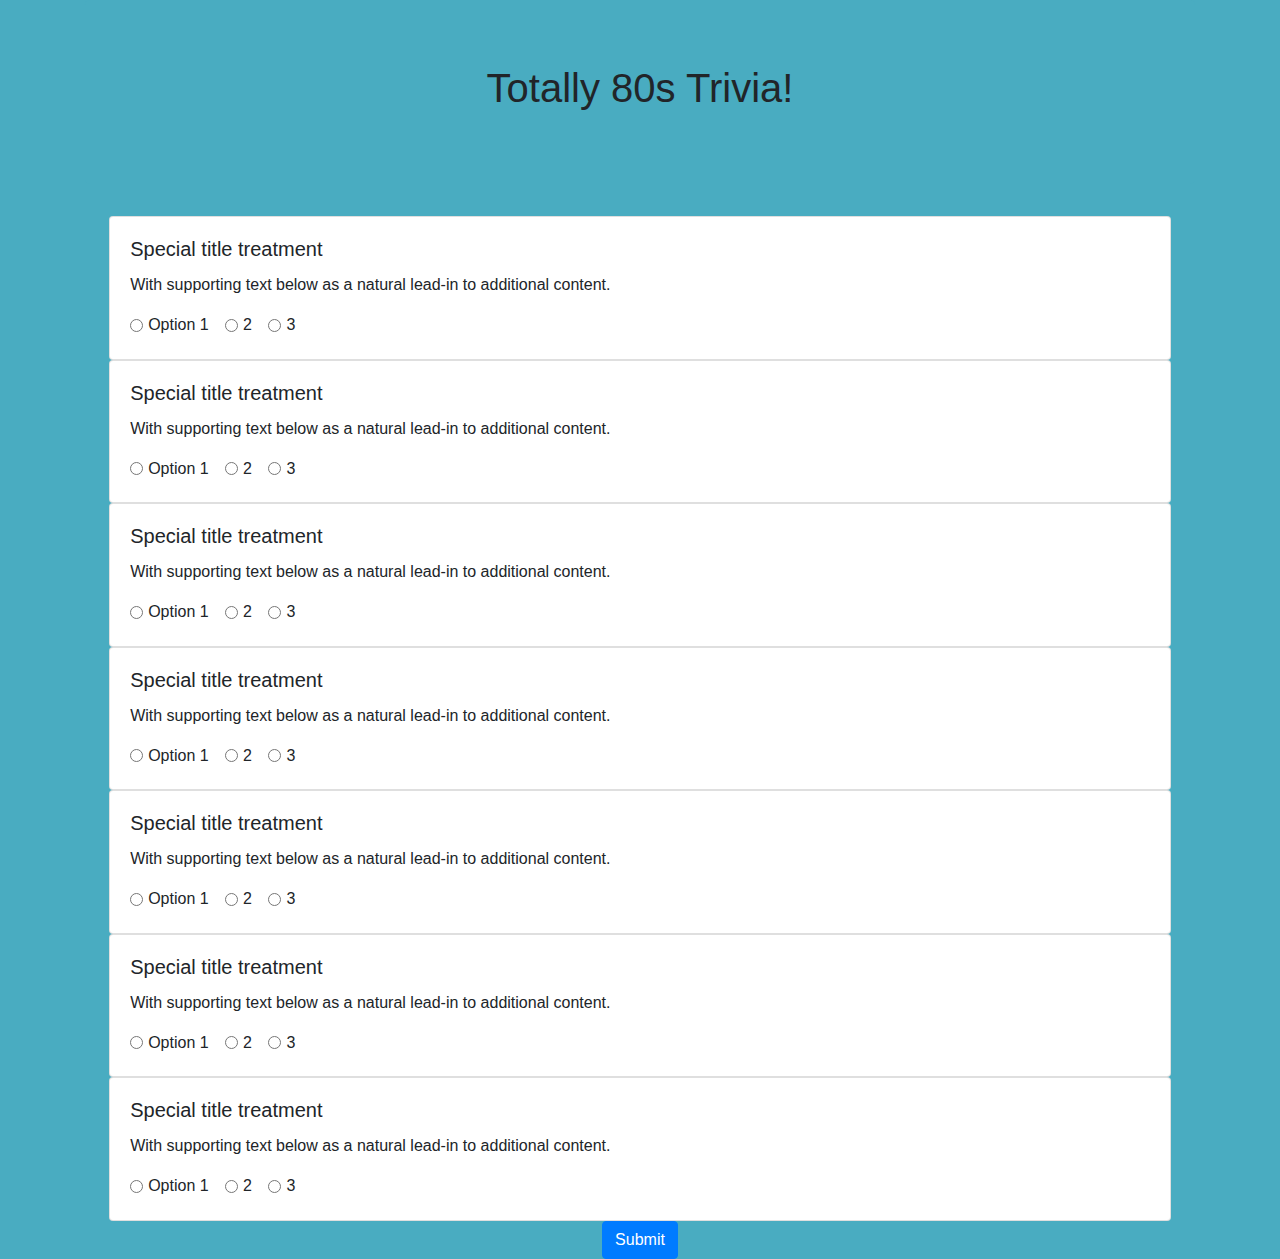
==== index.html @ aa95f4be "basic html layout" ====
<!DOCTYPE html>
<!--[if lt IE 7]>      <html class="no-js lt-ie9 lt-ie8 lt-ie7"> <![endif]-->
<!--[if IE 7]>         <html class="no-js lt-ie9 lt-ie8"> <![endif]-->
<!--[if IE 8]>         <html class="no-js lt-ie9"> <![endif]-->
<!--[if gt IE 8]><!-->
<html class="no-js">
<!--<![endif]-->

<head>
    <meta charset="utf-8">
    <meta http-equiv="X-UA-Compatible" content="IE=edge">
    <title>Trivia</title>
    <meta name="description" content="">
    <meta name="viewport" content="width=device-width, initial-scale=1">
    <link rel="stylesheet" href="https://maxcdn.bootstrapcdn.com/bootstrap/4.0.0/css/bootstrap.min.css">
    <link rel="stylesheet" href="assets/css/style.css">
    <script src="https://cdnjs.cloudflare.com/ajax/libs/jquery/3.2.1/jquery.min.js"></script>
</head>

<body>


    <!--[if lt IE 7]>
            <p class="browsehappy">You are using an <strong>outdated</strong> browser. Please <a href="#">upgrade your browser</a> to improve your experience.</p>
        <![endif]-->

    <div class="container">
        <!-- Jumbotron holds the title section -->
        <div class="jumbotron" style="background-color: #49acc1;">
            <div class="container justify-content-lg-center">
                <h1>Totally 80s Trivia!</h1>
            </div>
        </div>
    </div>

    <div class="row justify-content-lg-center" id="q1">
        <div class="col-lg-10">
            <div class="card">
                <div class="card-body">
                    <h5 class="card-title">Special title treatment</h5>
                    <p class="card-text">With supporting text below as a natural lead-in to additional content.</p>

                    <div class="form-check form-check-inline">
                        <input class="form-check-input" type="radio" name="inlineRadioOptions" id="inlineRadio1" value="option1">
                        <label class="form-check-label" for="inlineRadio1">Option 1</label>
                    </div>
                    <div class="form-check form-check-inline">
                        <input class="form-check-input" type="radio" name="inlineRadioOptions" id="inlineRadio2" value="option2">
                        <label class="form-check-label" for="inlineRadio2">2</label>
                    </div>
                    <div class="form-check form-check-inline">
                        <input class="form-check-input" type="radio" name="inlineRadioOptions" id="inlineRadio3" value="option3">
                        <label class="form-check-label" for="inlineRadio3">3</label>
                    </div>
                </div>
            </div>
        </div>
    </div>

    <div class="row justify-content-lg-center" id="q2">
        <div class="col-lg-10">
            <div class="card">
                <div class="card-body">
                    <h5 class="card-title">Special title treatment</h5>
                    <p class="card-text">With supporting text below as a natural lead-in to additional content.</p>

                    <div class="form-check form-check-inline">
                        <input class="form-check-input" type="radio" name="inlineRadioOptions" id="inlineRadio1" value="option1">
                        <label class="form-check-label" for="inlineRadio1">Option 1</label>
                    </div>
                    <div class="form-check form-check-inline">
                        <input class="form-check-input" type="radio" name="inlineRadioOptions" id="inlineRadio2" value="option2">
                        <label class="form-check-label" for="inlineRadio2">2</label>
                    </div>
                    <div class="form-check form-check-inline">
                        <input class="form-check-input" type="radio" name="inlineRadioOptions" id="inlineRadio3" value="option3">
                        <label class="form-check-label" for="inlineRadio3">3</label>
                    </div>
                </div>
            </div>
        </div>
    </div>

    <div class="row justify-content-lg-center" id="q3">
        <div class="col-lg-10">
            <div class="card">
                <div class="card-body">
                    <h5 class="card-title">Special title treatment</h5>
                    <p class="card-text">With supporting text below as a natural lead-in to additional content.</p>

                    <div class="form-check form-check-inline">
                        <input class="form-check-input" type="radio" name="inlineRadioOptions" id="inlineRadio1" value="option1">
                        <label class="form-check-label" for="inlineRadio1">Option 1</label>
                    </div>
                    <div class="form-check form-check-inline">
                        <input class="form-check-input" type="radio" name="inlineRadioOptions" id="inlineRadio2" value="option2">
                        <label class="form-check-label" for="inlineRadio2">2</label>
                    </div>
                    <div class="form-check form-check-inline">
                        <input class="form-check-input" type="radio" name="inlineRadioOptions" id="inlineRadio3" value="option3">
                        <label class="form-check-label" for="inlineRadio3">3</label>
                    </div>
                </div>
            </div>
        </div>
    </div>

    <div class="row justify-content-lg-center" id="q4">
        <div class="col-lg-10">
            <div class="card">
                <div class="card-body">
                    <h5 class="card-title">Special title treatment</h5>
                    <p class="card-text">With supporting text below as a natural lead-in to additional content.</p>

                    <div class="form-check form-check-inline">
                        <input class="form-check-input" type="radio" name="inlineRadioOptions" id="inlineRadio1" value="option1">
                        <label class="form-check-label" for="inlineRadio1">Option 1</label>
                    </div>
                    <div class="form-check form-check-inline">
                        <input class="form-check-input" type="radio" name="inlineRadioOptions" id="inlineRadio2" value="option2">
                        <label class="form-check-label" for="inlineRadio2">2</label>
                    </div>
                    <div class="form-check form-check-inline">
                        <input class="form-check-input" type="radio" name="inlineRadioOptions" id="inlineRadio3" value="option3">
                        <label class="form-check-label" for="inlineRadio3">3</label>
                    </div>
                </div>
            </div>
        </div>
    </div>

    <div class="row justify-content-lg-center" id="q5">
        <div class="col-lg-10">
            <div class="card">
                <div class="card-body">
                    <h5 class="card-title">Special title treatment</h5>
                    <p class="card-text">With supporting text below as a natural lead-in to additional content.</p>

                    <div class="form-check form-check-inline">
                        <input class="form-check-input" type="radio" name="inlineRadioOptions" id="inlineRadio1" value="option1">
                        <label class="form-check-label" for="inlineRadio1">Option 1</label>
                    </div>
                    <div class="form-check form-check-inline">
                        <input class="form-check-input" type="radio" name="inlineRadioOptions" id="inlineRadio2" value="option2">
                        <label class="form-check-label" for="inlineRadio2">2</label>
                    </div>
                    <div class="form-check form-check-inline">
                        <input class="form-check-input" type="radio" name="inlineRadioOptions" id="inlineRadio3" value="option3">
                        <label class="form-check-label" for="inlineRadio3">3</label>
                    </div>
                </div>
            </div>
        </div>
    </div>

    <div class="row justify-content-lg-center" id="q6">
        <div class="col-lg-10">
            <div class="card">
                <div class="card-body">
                    <h5 class="card-title">Special title treatment</h5>
                    <p class="card-text">With supporting text below as a natural lead-in to additional content.</p>

                    <div class="form-check form-check-inline">
                        <input class="form-check-input" type="radio" name="inlineRadioOptions" id="inlineRadio1" value="option1">
                        <label class="form-check-label" for="inlineRadio1">Option 1</label>
                    </div>
                    <div class="form-check form-check-inline">
                        <input class="form-check-input" type="radio" name="inlineRadioOptions" id="inlineRadio2" value="option2">
                        <label class="form-check-label" for="inlineRadio2">2</label>
                    </div>
                    <div class="form-check form-check-inline">
                        <input class="form-check-input" type="radio" name="inlineRadioOptions" id="inlineRadio3" value="option3">
                        <label class="form-check-label" for="inlineRadio3">3</label>
                    </div>
                </div>
            </div>
        </div>
    </div>

    <div class="row justify-content-lg-center" id="q7">
        <div class="col-lg-10">
            <div class="card">
                <div class="card-body">
                    <h5 class="card-title">Special title treatment</h5>
                    <p class="card-text">With supporting text below as a natural lead-in to additional content.</p>

                    <div class="form-check form-check-inline">
                        <input class="form-check-input" type="radio" name="inlineRadioOptions" id="inlineRadio1" value="option1">
                        <label class="form-check-label" for="inlineRadio1">Option 1</label>
                    </div>
                    <div class="form-check form-check-inline">
                        <input class="form-check-input" type="radio" name="inlineRadioOptions" id="inlineRadio2" value="option2">
                        <label class="form-check-label" for="inlineRadio2">2</label>
                    </div>
                    <div class="form-check form-check-inline">
                        <input class="form-check-input" type="radio" name="inlineRadioOptions" id="inlineRadio3" value="option3">
                        <label class="form-check-label" for="inlineRadio3">3</label>
                    </div>
                </div>
            </div>
        </div>
    </div>

    <div class="row justify-content-sm-center" id="submit">
        <button class="btn btn-primary" type="submit">Submit</button>
    </div>
    </div>

    <script type="text/javascript" src="assets/javascript/trivia.js"></script>
</body>

</html>
---- assets/css/style.css ----
body {
    background-color: #49acc1;
}

.jumbotron {
    text-align: center;
}
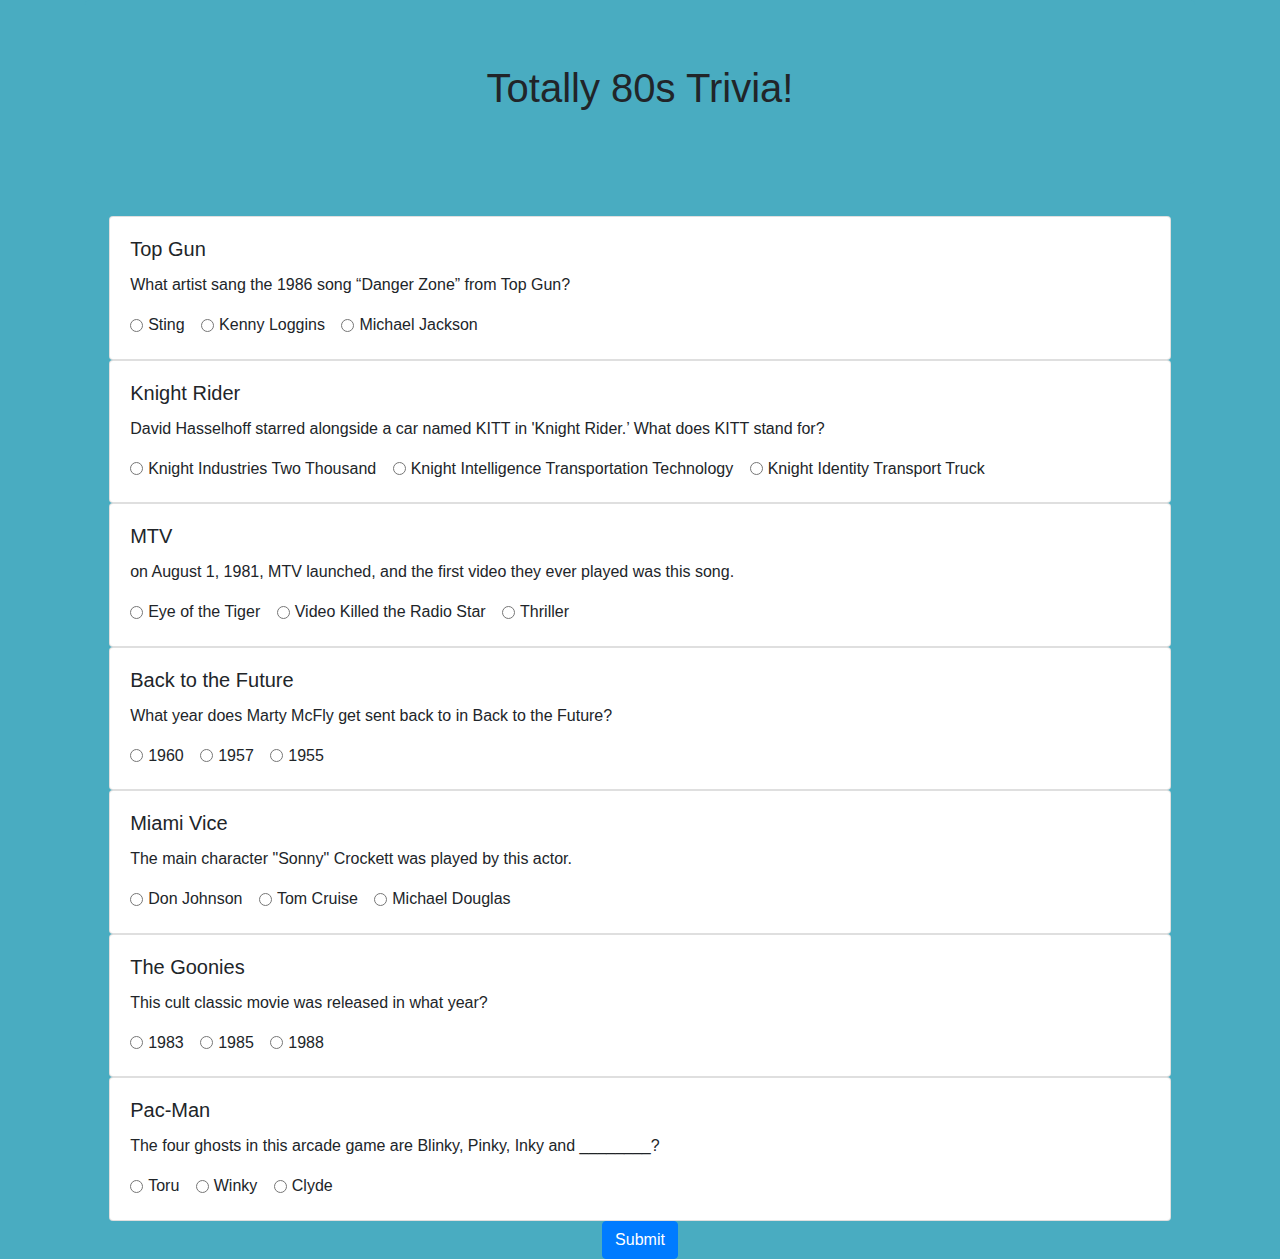
==== commit 9e1fbb80: "Qs and As added" ====
--- a/index.html
+++ b/index.html
@@ -37,20 +37,20 @@
         <div class="col-lg-10">
             <div class="card">
                 <div class="card-body">
-                    <h5 class="card-title">Special title treatment</h5>
-                    <p class="card-text">With supporting text below as a natural lead-in to additional content.</p>
-
-                    <div class="form-check form-check-inline">
-                        <input class="form-check-input" type="radio" name="inlineRadioOptions" id="inlineRadio1" value="option1">
-                        <label class="form-check-label" for="inlineRadio1">Option 1</label>
-                    </div>
-                    <div class="form-check form-check-inline">
-                        <input class="form-check-input" type="radio" name="inlineRadioOptions" id="inlineRadio2" value="option2">
-                        <label class="form-check-label" for="inlineRadio2">2</label>
-                    </div>
-                    <div class="form-check form-check-inline">
-                        <input class="form-check-input" type="radio" name="inlineRadioOptions" id="inlineRadio3" value="option3">
-                        <label class="form-check-label" for="inlineRadio3">3</label>
+                    <h5 class="card-title">Top Gun</h5>
+                    <p class="card-text">What artist sang the 1986 song “Danger Zone” from Top Gun?</p>
+
+                    <div class="form-check form-check-inline">
+                        <input class="form-check-input" type="radio" name="inlineRadioOptions" id="inlineRadio1" value="option1">
+                        <label class="form-check-label" for="inlineRadio1">Sting</label>
+                    </div>
+                    <div class="form-check form-check-inline">
+                        <input class="form-check-input" type="radio" name="inlineRadioOptions" id="inlineRadio2" value="option2">
+                        <label class="form-check-label" for="inlineRadio2">Kenny Loggins</label>
+                    </div>
+                    <div class="form-check form-check-inline">
+                        <input class="form-check-input" type="radio" name="inlineRadioOptions" id="inlineRadio3" value="option3">
+                        <label class="form-check-label" for="inlineRadio3">Michael Jackson</label>
                     </div>
                 </div>
             </div>
@@ -61,20 +61,20 @@
         <div class="col-lg-10">
             <div class="card">
                 <div class="card-body">
-                    <h5 class="card-title">Special title treatment</h5>
-                    <p class="card-text">With supporting text below as a natural lead-in to additional content.</p>
-
-                    <div class="form-check form-check-inline">
-                        <input class="form-check-input" type="radio" name="inlineRadioOptions" id="inlineRadio1" value="option1">
-                        <label class="form-check-label" for="inlineRadio1">Option 1</label>
-                    </div>
-                    <div class="form-check form-check-inline">
-                        <input class="form-check-input" type="radio" name="inlineRadioOptions" id="inlineRadio2" value="option2">
-                        <label class="form-check-label" for="inlineRadio2">2</label>
-                    </div>
-                    <div class="form-check form-check-inline">
-                        <input class="form-check-input" type="radio" name="inlineRadioOptions" id="inlineRadio3" value="option3">
-                        <label class="form-check-label" for="inlineRadio3">3</label>
+                    <h5 class="card-title">Knight Rider</h5>
+                    <p class="card-text">David Hasselhoff starred alongside a car named KITT in 'Knight Rider.’ What does KITT stand for?</p>
+
+                    <div class="form-check form-check-inline">
+                        <input class="form-check-input" type="radio" name="inlineRadioOptions" id="inlineRadio1" value="option1">
+                        <label class="form-check-label" for="inlineRadio1">Knight Industries Two Thousand</label>
+                    </div>
+                    <div class="form-check form-check-inline">
+                        <input class="form-check-input" type="radio" name="inlineRadioOptions" id="inlineRadio2" value="option2">
+                        <label class="form-check-label" for="inlineRadio2">Knight Intelligence Transportation Technology</label>
+                    </div>
+                    <div class="form-check form-check-inline">
+                        <input class="form-check-input" type="radio" name="inlineRadioOptions" id="inlineRadio3" value="option3">
+                        <label class="form-check-label" for="inlineRadio3">Knight Identity Transport Truck</label>
                     </div>
                 </div>
             </div>
@@ -85,20 +85,20 @@
         <div class="col-lg-10">
             <div class="card">
                 <div class="card-body">
-                    <h5 class="card-title">Special title treatment</h5>
-                    <p class="card-text">With supporting text below as a natural lead-in to additional content.</p>
-
-                    <div class="form-check form-check-inline">
-                        <input class="form-check-input" type="radio" name="inlineRadioOptions" id="inlineRadio1" value="option1">
-                        <label class="form-check-label" for="inlineRadio1">Option 1</label>
-                    </div>
-                    <div class="form-check form-check-inline">
-                        <input class="form-check-input" type="radio" name="inlineRadioOptions" id="inlineRadio2" value="option2">
-                        <label class="form-check-label" for="inlineRadio2">2</label>
-                    </div>
-                    <div class="form-check form-check-inline">
-                        <input class="form-check-input" type="radio" name="inlineRadioOptions" id="inlineRadio3" value="option3">
-                        <label class="form-check-label" for="inlineRadio3">3</label>
+                    <h5 class="card-title">MTV</h5>
+                    <p class="card-text">on August 1, 1981, MTV launched, and the first video they ever played was this song.</p>
+
+                    <div class="form-check form-check-inline">
+                        <input class="form-check-input" type="radio" name="inlineRadioOptions" id="inlineRadio1" value="option1">
+                        <label class="form-check-label" for="inlineRadio1">Eye of the Tiger</label>
+                    </div>
+                    <div class="form-check form-check-inline">
+                        <input class="form-check-input" type="radio" name="inlineRadioOptions" id="inlineRadio2" value="option2">
+                        <label class="form-check-label" for="inlineRadio2">Video Killed the Radio Star</label>
+                    </div>
+                    <div class="form-check form-check-inline">
+                        <input class="form-check-input" type="radio" name="inlineRadioOptions" id="inlineRadio3" value="option3">
+                        <label class="form-check-label" for="inlineRadio3">Thriller</label>
                     </div>
                 </div>
             </div>
@@ -109,20 +109,20 @@
         <div class="col-lg-10">
             <div class="card">
                 <div class="card-body">
-                    <h5 class="card-title">Special title treatment</h5>
-                    <p class="card-text">With supporting text below as a natural lead-in to additional content.</p>
-
-                    <div class="form-check form-check-inline">
-                        <input class="form-check-input" type="radio" name="inlineRadioOptions" id="inlineRadio1" value="option1">
-                        <label class="form-check-label" for="inlineRadio1">Option 1</label>
-                    </div>
-                    <div class="form-check form-check-inline">
-                        <input class="form-check-input" type="radio" name="inlineRadioOptions" id="inlineRadio2" value="option2">
-                        <label class="form-check-label" for="inlineRadio2">2</label>
-                    </div>
-                    <div class="form-check form-check-inline">
-                        <input class="form-check-input" type="radio" name="inlineRadioOptions" id="inlineRadio3" value="option3">
-                        <label class="form-check-label" for="inlineRadio3">3</label>
+                    <h5 class="card-title">Back to the Future</h5>
+                    <p class="card-text">What year does Marty McFly get sent back to in Back to the Future?</p>
+
+                    <div class="form-check form-check-inline">
+                        <input class="form-check-input" type="radio" name="inlineRadioOptions" id="inlineRadio1" value="option1">
+                        <label class="form-check-label" for="inlineRadio1">1960</label>
+                    </div>
+                    <div class="form-check form-check-inline">
+                        <input class="form-check-input" type="radio" name="inlineRadioOptions" id="inlineRadio2" value="option2">
+                        <label class="form-check-label" for="inlineRadio2">1957</label>
+                    </div>
+                    <div class="form-check form-check-inline">
+                        <input class="form-check-input" type="radio" name="inlineRadioOptions" id="inlineRadio3" value="option3">
+                        <label class="form-check-label" for="inlineRadio3">1955</label>
                     </div>
                 </div>
             </div>
@@ -133,20 +133,20 @@
         <div class="col-lg-10">
             <div class="card">
                 <div class="card-body">
-                    <h5 class="card-title">Special title treatment</h5>
-                    <p class="card-text">With supporting text below as a natural lead-in to additional content.</p>
-
-                    <div class="form-check form-check-inline">
-                        <input class="form-check-input" type="radio" name="inlineRadioOptions" id="inlineRadio1" value="option1">
-                        <label class="form-check-label" for="inlineRadio1">Option 1</label>
-                    </div>
-                    <div class="form-check form-check-inline">
-                        <input class="form-check-input" type="radio" name="inlineRadioOptions" id="inlineRadio2" value="option2">
-                        <label class="form-check-label" for="inlineRadio2">2</label>
-                    </div>
-                    <div class="form-check form-check-inline">
-                        <input class="form-check-input" type="radio" name="inlineRadioOptions" id="inlineRadio3" value="option3">
-                        <label class="form-check-label" for="inlineRadio3">3</label>
+                    <h5 class="card-title">Miami Vice</h5>
+                    <p class="card-text">The main character "Sonny" Crockett was played by this actor.</p>
+
+                    <div class="form-check form-check-inline">
+                        <input class="form-check-input" type="radio" name="inlineRadioOptions" id="inlineRadio1" value="option1">
+                        <label class="form-check-label" for="inlineRadio1">Don Johnson</label>
+                    </div>
+                    <div class="form-check form-check-inline">
+                        <input class="form-check-input" type="radio" name="inlineRadioOptions" id="inlineRadio2" value="option2">
+                        <label class="form-check-label" for="inlineRadio2">Tom Cruise</label>
+                    </div>
+                    <div class="form-check form-check-inline">
+                        <input class="form-check-input" type="radio" name="inlineRadioOptions" id="inlineRadio3" value="option3">
+                        <label class="form-check-label" for="inlineRadio3">Michael Douglas</label>
                     </div>
                 </div>
             </div>
@@ -157,20 +157,20 @@
         <div class="col-lg-10">
             <div class="card">
                 <div class="card-body">
-                    <h5 class="card-title">Special title treatment</h5>
-                    <p class="card-text">With supporting text below as a natural lead-in to additional content.</p>
-
-                    <div class="form-check form-check-inline">
-                        <input class="form-check-input" type="radio" name="inlineRadioOptions" id="inlineRadio1" value="option1">
-                        <label class="form-check-label" for="inlineRadio1">Option 1</label>
-                    </div>
-                    <div class="form-check form-check-inline">
-                        <input class="form-check-input" type="radio" name="inlineRadioOptions" id="inlineRadio2" value="option2">
-                        <label class="form-check-label" for="inlineRadio2">2</label>
-                    </div>
-                    <div class="form-check form-check-inline">
-                        <input class="form-check-input" type="radio" name="inlineRadioOptions" id="inlineRadio3" value="option3">
-                        <label class="form-check-label" for="inlineRadio3">3</label>
+                    <h5 class="card-title">The Goonies</h5>
+                    <p class="card-text">This cult classic movie was released in what year?</p>
+
+                    <div class="form-check form-check-inline">
+                        <input class="form-check-input" type="radio" name="inlineRadioOptions" id="inlineRadio1" value="option1">
+                        <label class="form-check-label" for="inlineRadio1">1983</label>
+                    </div>
+                    <div class="form-check form-check-inline">
+                        <input class="form-check-input" type="radio" name="inlineRadioOptions" id="inlineRadio2" value="option2">
+                        <label class="form-check-label" for="inlineRadio2">1985</label>
+                    </div>
+                    <div class="form-check form-check-inline">
+                        <input class="form-check-input" type="radio" name="inlineRadioOptions" id="inlineRadio3" value="option3">
+                        <label class="form-check-label" for="inlineRadio3">1988</label>
                     </div>
                 </div>
             </div>
@@ -181,20 +181,20 @@
         <div class="col-lg-10">
             <div class="card">
                 <div class="card-body">
-                    <h5 class="card-title">Special title treatment</h5>
-                    <p class="card-text">With supporting text below as a natural lead-in to additional content.</p>
-
-                    <div class="form-check form-check-inline">
-                        <input class="form-check-input" type="radio" name="inlineRadioOptions" id="inlineRadio1" value="option1">
-                        <label class="form-check-label" for="inlineRadio1">Option 1</label>
-                    </div>
-                    <div class="form-check form-check-inline">
-                        <input class="form-check-input" type="radio" name="inlineRadioOptions" id="inlineRadio2" value="option2">
-                        <label class="form-check-label" for="inlineRadio2">2</label>
-                    </div>
-                    <div class="form-check form-check-inline">
-                        <input class="form-check-input" type="radio" name="inlineRadioOptions" id="inlineRadio3" value="option3">
-                        <label class="form-check-label" for="inlineRadio3">3</label>
+                    <h5 class="card-title">Pac-Man</h5>
+                    <p class="card-text">The four ghosts in this arcade game are Blinky, Pinky, Inky and ________?</p>
+
+                    <div class="form-check form-check-inline">
+                        <input class="form-check-input" type="radio" name="inlineRadioOptions" id="inlineRadio1" value="option1">
+                        <label class="form-check-label" for="inlineRadio1">Toru</label>
+                    </div>
+                    <div class="form-check form-check-inline">
+                        <input class="form-check-input" type="radio" name="inlineRadioOptions" id="inlineRadio2" value="option2">
+                        <label class="form-check-label" for="inlineRadio2">Winky</label>
+                    </div>
+                    <div class="form-check form-check-inline">
+                        <input class="form-check-input" type="radio" name="inlineRadioOptions" id="inlineRadio3" value="option3">
+                        <label class="form-check-label" for="inlineRadio3">Clyde</label>
                     </div>
                 </div>
             </div>
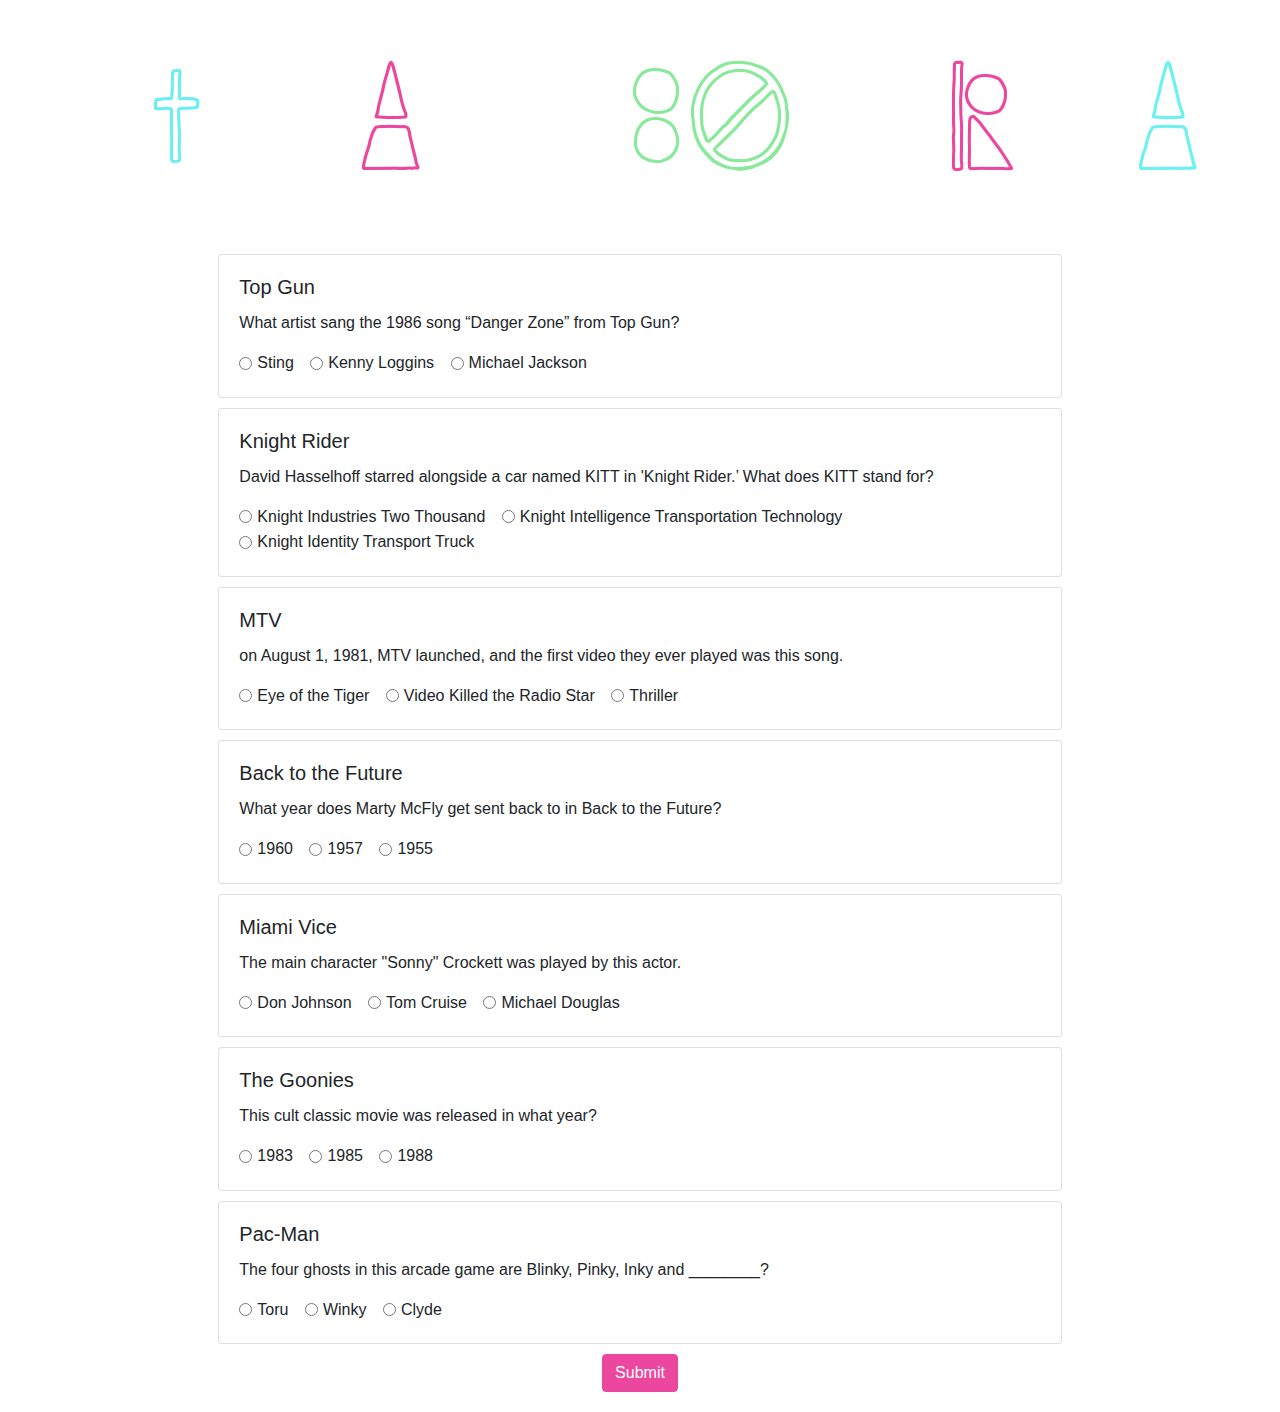
==== commit 307354fa: "Final design draft and psuedocode sections" ====
--- a/index.html
+++ b/index.html
@@ -24,17 +24,16 @@
             <p class="browsehappy">You are using an <strong>outdated</strong> browser. Please <a href="#">upgrade your browser</a> to improve your experience.</p>
         <![endif]-->
 
-    <div class="container">
-        <!-- Jumbotron holds the title section -->
-        <div class="jumbotron" style="background-color: #49acc1;">
-            <div class="container justify-content-lg-center">
-                <h1>Totally 80s Trivia!</h1>
-            </div>
-        </div>
-    </div>
+
+    <!-- Jumbotron holds the title section -->
+
+    <div class="container justify-content-lg-center">
+        <img src="assets/images/80s-trivia-2.png" alt="Totally 80s Trivia!">
+    </div>
+
 
     <div class="row justify-content-lg-center" id="q1">
-        <div class="col-lg-10">
+        <div class="col-lg-8">
             <div class="card">
                 <div class="card-body">
                     <h5 class="card-title">Top Gun</h5>
@@ -58,7 +57,7 @@
     </div>
 
     <div class="row justify-content-lg-center" id="q2">
-        <div class="col-lg-10">
+        <div class="col-lg-8">
             <div class="card">
                 <div class="card-body">
                     <h5 class="card-title">Knight Rider</h5>
@@ -82,7 +81,7 @@
     </div>
 
     <div class="row justify-content-lg-center" id="q3">
-        <div class="col-lg-10">
+        <div class="col-lg-8">
             <div class="card">
                 <div class="card-body">
                     <h5 class="card-title">MTV</h5>
@@ -106,7 +105,7 @@
     </div>
 
     <div class="row justify-content-lg-center" id="q4">
-        <div class="col-lg-10">
+        <div class="col-lg-8">
             <div class="card">
                 <div class="card-body">
                     <h5 class="card-title">Back to the Future</h5>
@@ -130,7 +129,7 @@
     </div>
 
     <div class="row justify-content-lg-center" id="q5">
-        <div class="col-lg-10">
+        <div class="col-lg-8">
             <div class="card">
                 <div class="card-body">
                     <h5 class="card-title">Miami Vice</h5>
@@ -154,7 +153,7 @@
     </div>
 
     <div class="row justify-content-lg-center" id="q6">
-        <div class="col-lg-10">
+        <div class="col-lg-8">
             <div class="card">
                 <div class="card-body">
                     <h5 class="card-title">The Goonies</h5>
@@ -178,7 +177,7 @@
     </div>
 
     <div class="row justify-content-lg-center" id="q7">
-        <div class="col-lg-10">
+        <div class="col-lg-8">
             <div class="card">
                 <div class="card-body">
                     <h5 class="card-title">Pac-Man</h5>
--- a/assets/css/style.css
+++ b/assets/css/style.css
@@ -1,7 +1,41 @@
 body {
-    background-color: #49acc1;
+    background-image: url("file:///Users/staceycarrillo/Desktop/TriviaGame/assets/images/guitar.jpg");
+    padding-bottom: 20px;
 }
 
 .jumbotron {
     text-align: center;
+}
+
+#q1 {
+    padding-bottom: 10px;
+}
+
+#q2 {
+    padding-bottom: 10px;
+}
+
+#q3 {
+    padding-bottom: 10px;
+}
+
+#q4 {
+    padding-bottom: 10px;
+}
+
+#q5 {
+    padding-bottom: 10px;
+}
+
+#q6 {
+    padding-bottom: 10px;
+}
+
+#q7 {
+    padding-bottom: 10px;
+}
+
+.btn-primary {
+    background-color: #ec479e;
+    border-color: #ec479e;
 }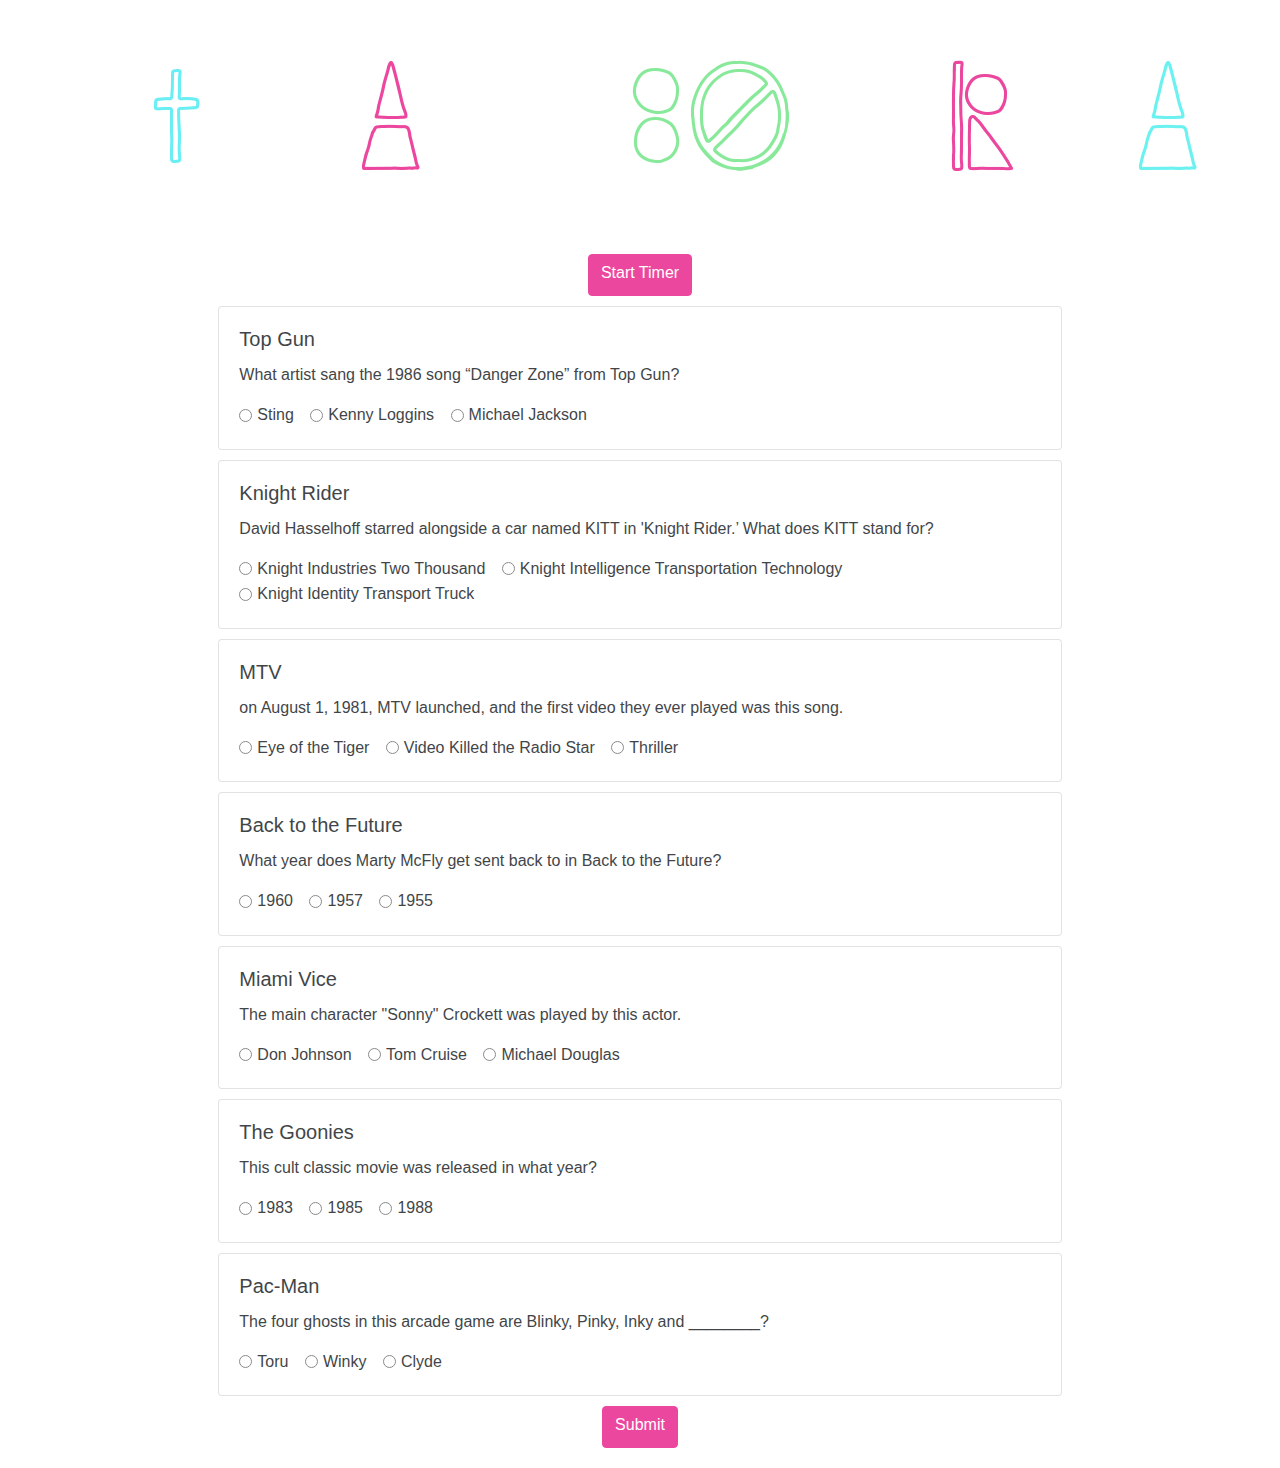
==== commit 97afae0e: "added working timer" ====
--- a/index.html
+++ b/index.html
@@ -32,6 +32,11 @@
     </div>
 
 
+    <div class="row justify-content-sm-center">
+            <button class="btn btn-primary" type="submit" id="timerBtn">Start Timer</button>
+        </div>
+    
+
     <div class="row justify-content-lg-center" id="q1">
         <div class="col-lg-8">
             <div class="card">
--- a/assets/css/style.css
+++ b/assets/css/style.css
@@ -7,35 +7,48 @@
     text-align: center;
 }
 
+#timerBtn {
+    padding-bottom: 10px;
+}
+
 #q1 {
+    opacity: 0.85;
+    padding-top: 10px;
     padding-bottom: 10px;
 }
 
 #q2 {
+    opacity: 0.85;
     padding-bottom: 10px;
 }
 
 #q3 {
+    opacity: 0.85;
     padding-bottom: 10px;
 }
 
 #q4 {
+    opacity: 0.85;
     padding-bottom: 10px;
 }
 
 #q5 {
+    opacity: 0.85;
     padding-bottom: 10px;
 }
 
 #q6 {
+    opacity: 0.85;
     padding-bottom: 10px;
 }
 
 #q7 {
+    opacity: 0.85;
     padding-bottom: 10px;
 }
 
 .btn-primary {
     background-color: #ec479e;
     border-color: #ec479e;
+    padding-bottom: 10px;
 }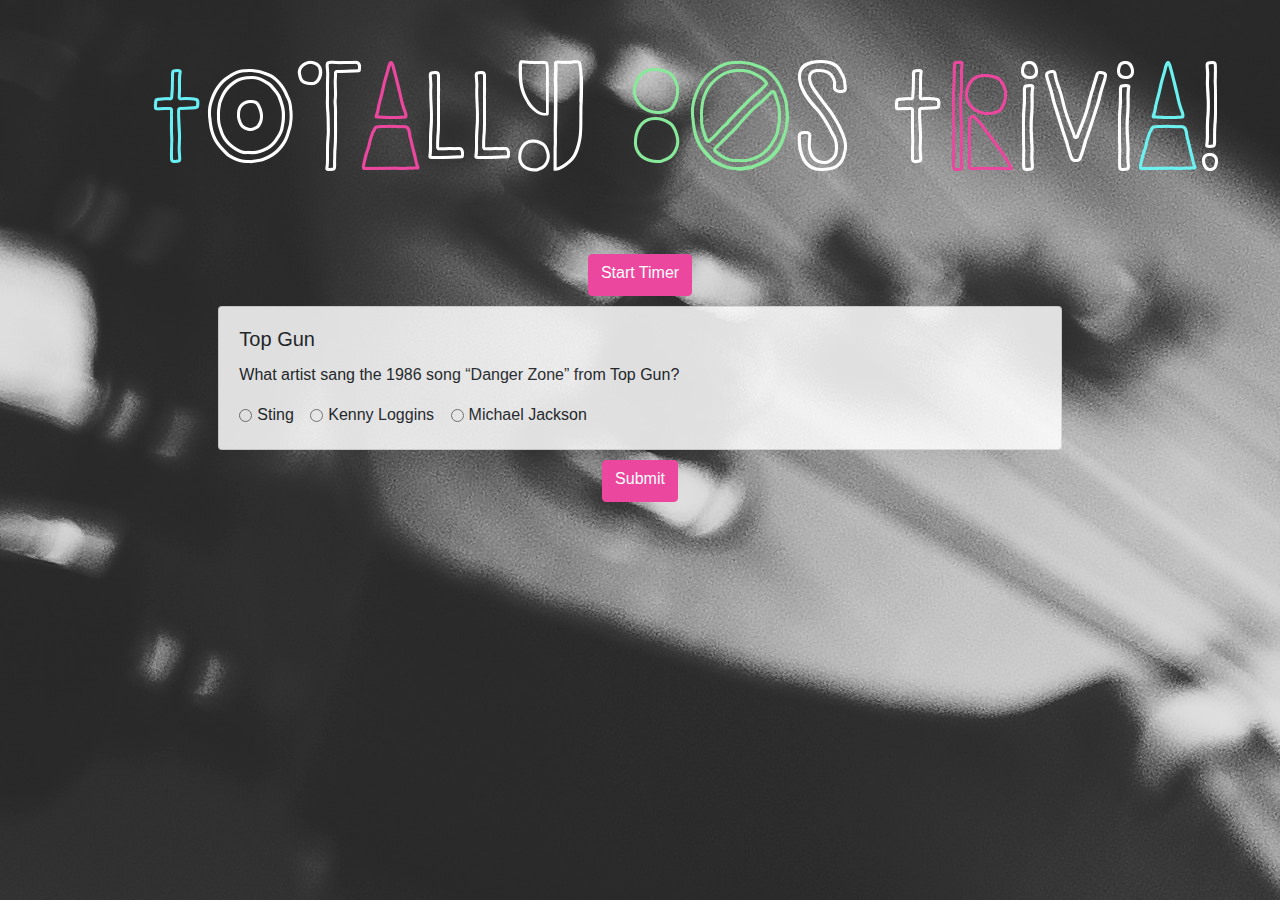
==== commit 5f5da951: "fixed path for background image" ====
--- a/index.html
+++ b/index.html
@@ -45,15 +45,15 @@
                     <p class="card-text">What artist sang the 1986 song “Danger Zone” from Top Gun?</p>
 
                     <div class="form-check form-check-inline">
-                        <input class="form-check-input" type="radio" name="inlineRadioOptions" id="inlineRadio1" value="option1">
+                        <input class="form-check-input" type="radio" name="inlineRadioOptionsQ1" id="inlineRadio1" value="option1">
                         <label class="form-check-label" for="inlineRadio1">Sting</label>
                     </div>
                     <div class="form-check form-check-inline">
-                        <input class="form-check-input" type="radio" name="inlineRadioOptions" id="inlineRadio2" value="option2">
+                        <input class="form-check-input" type="radio" name="inlineRadioOptionsQ1" id="inlineRadio2" value="option2">
                         <label class="form-check-label" for="inlineRadio2">Kenny Loggins</label>
                     </div>
                     <div class="form-check form-check-inline">
-                        <input class="form-check-input" type="radio" name="inlineRadioOptions" id="inlineRadio3" value="option3">
+                        <input class="form-check-input" type="radio" name="inlineRadioOptionsQ1" id="inlineRadio3" value="option3">
                         <label class="form-check-label" for="inlineRadio3">Michael Jackson</label>
                     </div>
                 </div>
@@ -61,7 +61,7 @@
         </div>
     </div>
 
-    <div class="row justify-content-lg-center" id="q2">
+    <!-- <div class="row justify-content-lg-center" id="q2">
         <div class="col-lg-8">
             <div class="card">
                 <div class="card-body">
@@ -69,15 +69,15 @@
                     <p class="card-text">David Hasselhoff starred alongside a car named KITT in 'Knight Rider.’ What does KITT stand for?</p>
 
                     <div class="form-check form-check-inline">
-                        <input class="form-check-input" type="radio" name="inlineRadioOptions" id="inlineRadio1" value="option1">
+                        <input class="form-check-input" type="radio" name="inlineRadioOptionsQ2" id="inlineRadio1" value="option1">
                         <label class="form-check-label" for="inlineRadio1">Knight Industries Two Thousand</label>
                     </div>
                     <div class="form-check form-check-inline">
-                        <input class="form-check-input" type="radio" name="inlineRadioOptions" id="inlineRadio2" value="option2">
+                        <input class="form-check-input" type="radio" name="inlineRadioOptionsQ2" id="inlineRadio2" value="option2">
                         <label class="form-check-label" for="inlineRadio2">Knight Intelligence Transportation Technology</label>
                     </div>
                     <div class="form-check form-check-inline">
-                        <input class="form-check-input" type="radio" name="inlineRadioOptions" id="inlineRadio3" value="option3">
+                        <input class="form-check-input" type="radio" name="inlineRadioOptionsQ2" id="inlineRadio3" value="option3">
                         <label class="form-check-label" for="inlineRadio3">Knight Identity Transport Truck</label>
                     </div>
                 </div>
@@ -93,15 +93,15 @@
                     <p class="card-text">on August 1, 1981, MTV launched, and the first video they ever played was this song.</p>
 
                     <div class="form-check form-check-inline">
-                        <input class="form-check-input" type="radio" name="inlineRadioOptions" id="inlineRadio1" value="option1">
+                        <input class="form-check-input" type="radio" name="inlineRadioOptionsQ3" id="inlineRadio1" value="option1">
                         <label class="form-check-label" for="inlineRadio1">Eye of the Tiger</label>
                     </div>
                     <div class="form-check form-check-inline">
-                        <input class="form-check-input" type="radio" name="inlineRadioOptions" id="inlineRadio2" value="option2">
+                        <input class="form-check-input" type="radio" name="inlineRadioOptionsQ3" id="inlineRadio2" value="option2">
                         <label class="form-check-label" for="inlineRadio2">Video Killed the Radio Star</label>
                     </div>
                     <div class="form-check form-check-inline">
-                        <input class="form-check-input" type="radio" name="inlineRadioOptions" id="inlineRadio3" value="option3">
+                        <input class="form-check-input" type="radio" name="inlineRadioOptionsQ3" id="inlineRadio3" value="option3">
                         <label class="form-check-label" for="inlineRadio3">Thriller</label>
                     </div>
                 </div>
@@ -117,15 +117,15 @@
                     <p class="card-text">What year does Marty McFly get sent back to in Back to the Future?</p>
 
                     <div class="form-check form-check-inline">
-                        <input class="form-check-input" type="radio" name="inlineRadioOptions" id="inlineRadio1" value="option1">
+                        <input class="form-check-input" type="radio" name="inlineRadioOptionsQ4" id="inlineRadio1" value="option1">
                         <label class="form-check-label" for="inlineRadio1">1960</label>
                     </div>
                     <div class="form-check form-check-inline">
-                        <input class="form-check-input" type="radio" name="inlineRadioOptions" id="inlineRadio2" value="option2">
+                        <input class="form-check-input" type="radio" name="inlineRadioOptionsQ4" id="inlineRadio2" value="option2">
                         <label class="form-check-label" for="inlineRadio2">1957</label>
                     </div>
                     <div class="form-check form-check-inline">
-                        <input class="form-check-input" type="radio" name="inlineRadioOptions" id="inlineRadio3" value="option3">
+                        <input class="form-check-input" type="radio" name="inlineRadioOptionsQ4" id="inlineRadio3" value="option3">
                         <label class="form-check-label" for="inlineRadio3">1955</label>
                     </div>
                 </div>
@@ -141,15 +141,15 @@
                     <p class="card-text">The main character "Sonny" Crockett was played by this actor.</p>
 
                     <div class="form-check form-check-inline">
-                        <input class="form-check-input" type="radio" name="inlineRadioOptions" id="inlineRadio1" value="option1">
+                        <input class="form-check-input" type="radio" name="inlineRadioOptionsQ5" id="inlineRadio1" value="option1">
                         <label class="form-check-label" for="inlineRadio1">Don Johnson</label>
                     </div>
                     <div class="form-check form-check-inline">
-                        <input class="form-check-input" type="radio" name="inlineRadioOptions" id="inlineRadio2" value="option2">
+                        <input class="form-check-input" type="radio" name="inlineRadioOptionsQ5" id="inlineRadio2" value="option2">
                         <label class="form-check-label" for="inlineRadio2">Tom Cruise</label>
                     </div>
                     <div class="form-check form-check-inline">
-                        <input class="form-check-input" type="radio" name="inlineRadioOptions" id="inlineRadio3" value="option3">
+                        <input class="form-check-input" type="radio" name="inlineRadioOptionsQ5" id="inlineRadio3" value="option3">
                         <label class="form-check-label" for="inlineRadio3">Michael Douglas</label>
                     </div>
                 </div>
@@ -165,15 +165,15 @@
                     <p class="card-text">This cult classic movie was released in what year?</p>
 
                     <div class="form-check form-check-inline">
-                        <input class="form-check-input" type="radio" name="inlineRadioOptions" id="inlineRadio1" value="option1">
+                        <input class="form-check-input" type="radio" name="inlineRadioOptionsQ6" id="inlineRadio1" value="option1">
                         <label class="form-check-label" for="inlineRadio1">1983</label>
                     </div>
                     <div class="form-check form-check-inline">
-                        <input class="form-check-input" type="radio" name="inlineRadioOptions" id="inlineRadio2" value="option2">
+                        <input class="form-check-input" type="radio" name="inlineRadioOptionsQ6" id="inlineRadio2" value="option2">
                         <label class="form-check-label" for="inlineRadio2">1985</label>
                     </div>
                     <div class="form-check form-check-inline">
-                        <input class="form-check-input" type="radio" name="inlineRadioOptions" id="inlineRadio3" value="option3">
+                        <input class="form-check-input" type="radio" name="inlineRadioOptionsQ6" id="inlineRadio3" value="option3">
                         <label class="form-check-label" for="inlineRadio3">1988</label>
                     </div>
                 </div>
@@ -189,23 +189,23 @@
                     <p class="card-text">The four ghosts in this arcade game are Blinky, Pinky, Inky and ________?</p>
 
                     <div class="form-check form-check-inline">
-                        <input class="form-check-input" type="radio" name="inlineRadioOptions" id="inlineRadio1" value="option1">
+                        <input class="form-check-input" type="radio" name="inlineRadioOptionsQ7" id="inlineRadio1" value="option1">
                         <label class="form-check-label" for="inlineRadio1">Toru</label>
                     </div>
                     <div class="form-check form-check-inline">
-                        <input class="form-check-input" type="radio" name="inlineRadioOptions" id="inlineRadio2" value="option2">
+                        <input class="form-check-input" type="radio" name="inlineRadioOptionsQ7" id="inlineRadio2" value="option2">
                         <label class="form-check-label" for="inlineRadio2">Winky</label>
                     </div>
                     <div class="form-check form-check-inline">
-                        <input class="form-check-input" type="radio" name="inlineRadioOptions" id="inlineRadio3" value="option3">
+                        <input class="form-check-input" type="radio" name="inlineRadioOptionsQ7" id="inlineRadio3" value="option3">
                         <label class="form-check-label" for="inlineRadio3">Clyde</label>
                     </div>
                 </div>
             </div>
         </div>
-    </div>
-
-    <div class="row justify-content-sm-center" id="submit">
+    </div> -->
+
+    <div class="row justify-content-sm-center" id="submitBtn">
         <button class="btn btn-primary" type="submit">Submit</button>
     </div>
     </div>
--- a/assets/css/style.css
+++ b/assets/css/style.css
@@ -1,5 +1,5 @@
 body {
-    background-image: url("file:///Users/staceycarrillo/Desktop/TriviaGame/assets/images/guitar.jpg");
+    background-image: url("../images/guitar.jpg");
     padding-bottom: 20px;
 }
 
@@ -51,4 +51,8 @@
     background-color: #ec479e;
     border-color: #ec479e;
     padding-bottom: 10px;
+}
+
+#totalTitle {
+    text-align: center;
 }